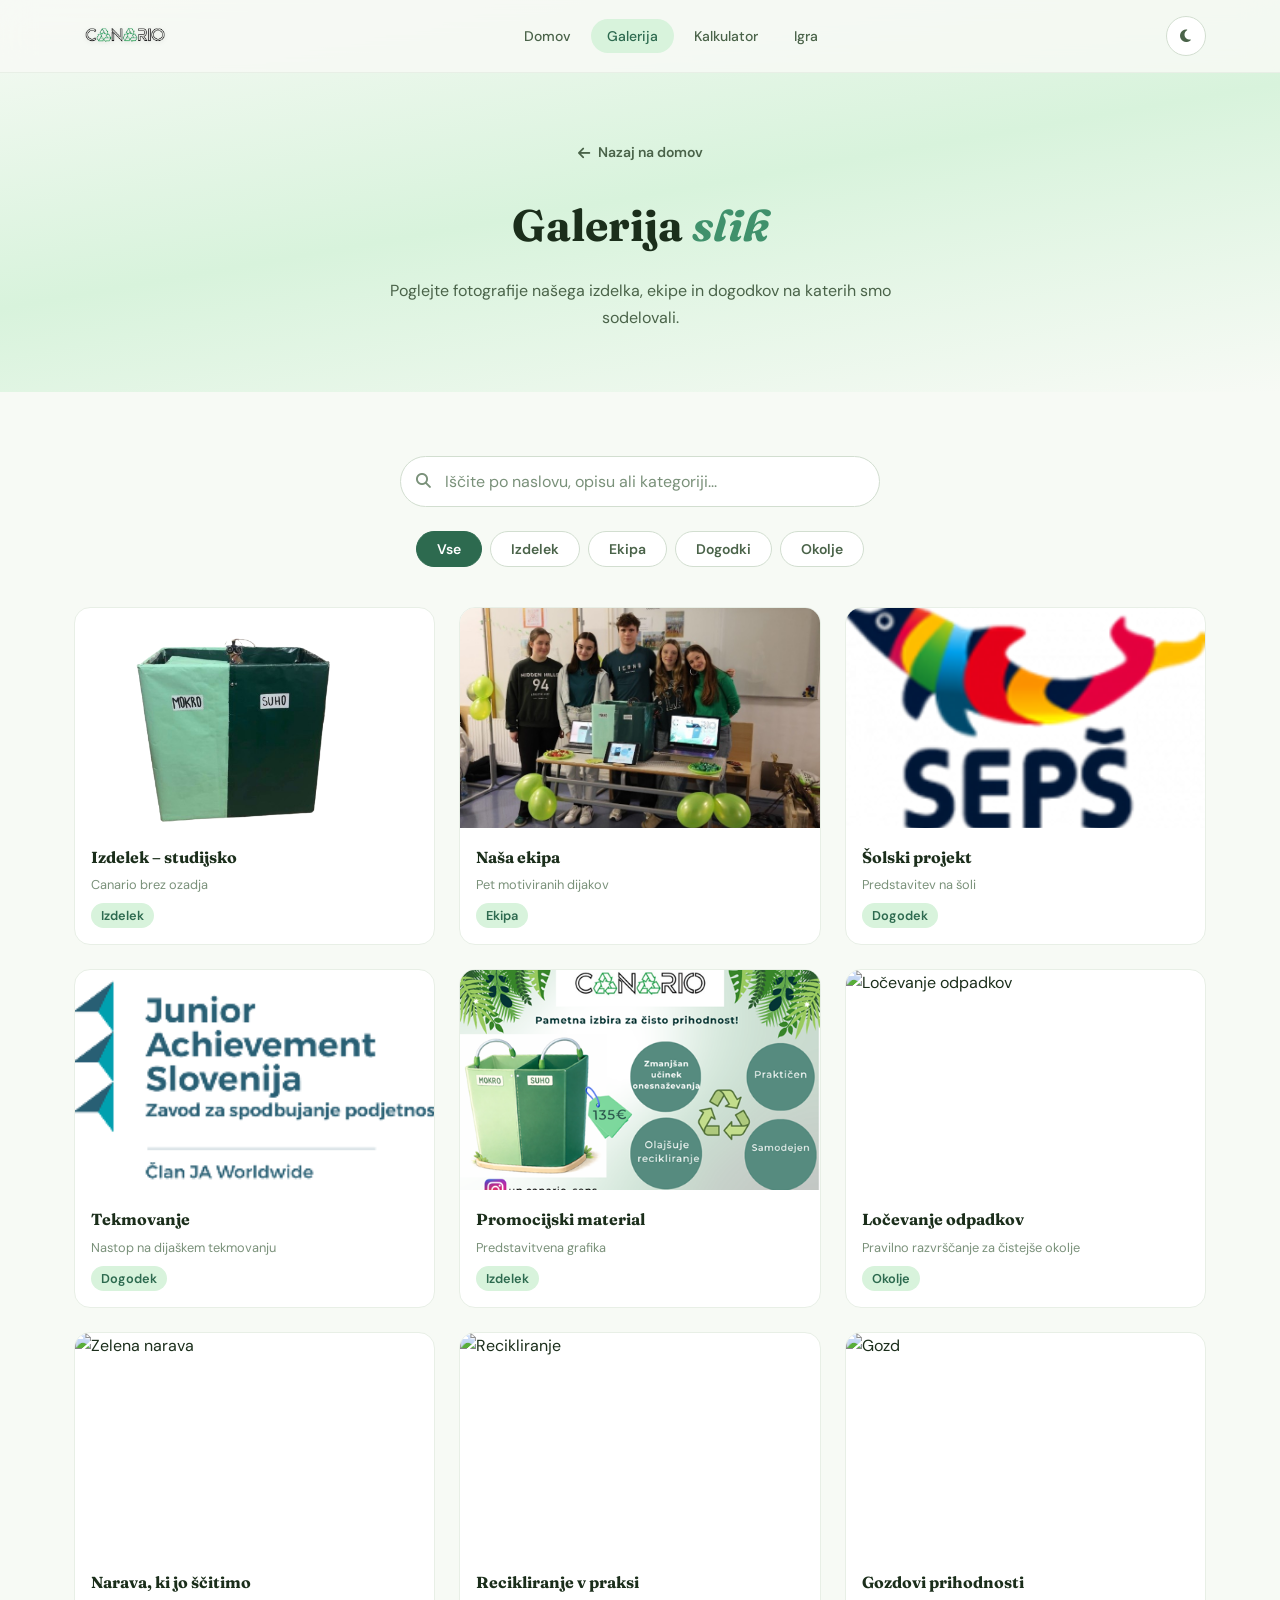
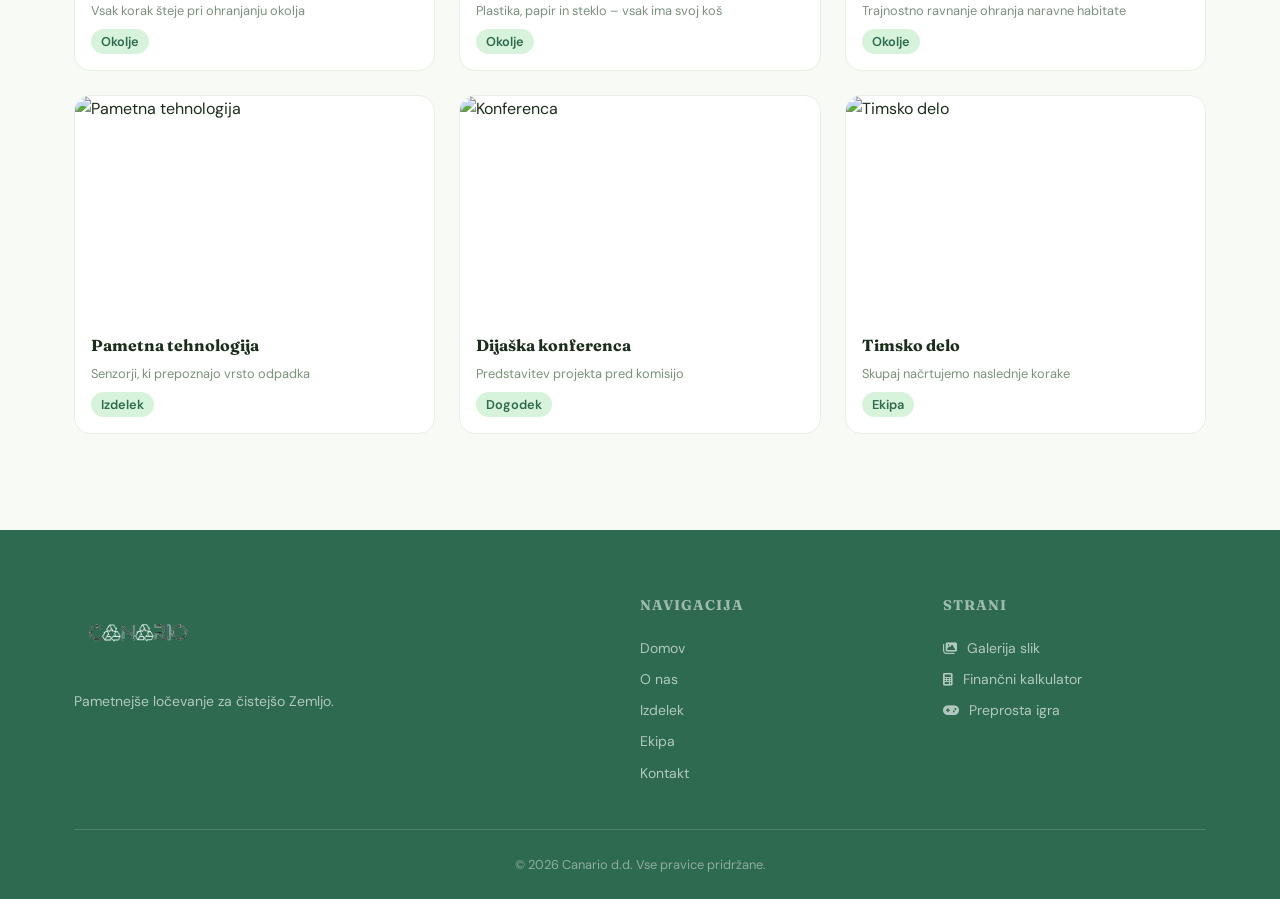
==== galerija.html @ a2382d54 "docker + new stuff" ====
<!DOCTYPE html>
<html lang="sl" data-theme="light">
<head>
    <meta charset="UTF-8">
    <meta name="viewport" content="width=device-width, initial-scale=1.0">
    <title>Galerija – Canario</title>
    <link rel="preconnect" href="https://fonts.googleapis.com">
    <link rel="preconnect" href="https://fonts.gstatic.com" crossorigin>
    <link href="https://fonts.googleapis.com/css2?family=DM+Sans:ital,wght@0,400;0,500;0,600;0,700;1,400&family=Fraunces:ital,opsz,wght@0,9..144,400;0,9..144,600;0,9..144,700;0,9..144,800;1,9..144,400&display=swap" rel="stylesheet">
    <link rel="stylesheet" href="https://cdnjs.cloudflare.com/ajax/libs/font-awesome/6.5.1/css/all.min.css">
    <link rel="stylesheet" href="styles.css">
    <link rel="stylesheet" href="pages.css">
    <link rel="stylesheet" href="galerija.css">
</head>
<body>

<!-- ===== HEADER ===== -->
<header class="header" id="header">
    <nav class="nav container">
        <a href="index.html" class="nav__logo">
            <img src="assets/logo_1-removebg-preview.png" alt="Canario logotip" class="nav__logo-img">
        </a>
        <ul class="nav__links" id="navLinks">
            <li><a href="index.html" class="nav__link">Domov</a></li>
            <li><a href="galerija.html" class="nav__link active">Galerija</a></li>
            <li><a href="kalkulator.html" class="nav__link">Kalkulator</a></li>
            <li><a href="igra.html" class="nav__link">Igra</a></li>
        </ul>
        <div class="nav__actions">
            <button class="nav__icon-btn" id="themeToggle" aria-label="Preklop teme">
                <i class="fa-solid fa-moon" id="themeIcon"></i>
            </button>
            <button class="nav__hamburger" id="hamburger" aria-label="Odpri meni">
                <span></span><span></span><span></span>
            </button>
        </div>
    </nav>
</header>

<!-- ===== HERO ===== -->
<section class="page-hero">
    <div class="container">
        <a href="index.html" class="back-link"><i class="fa-solid fa-arrow-left"></i> Nazaj na domov</a>
        <h1 class="page-hero__title">Galerija <em>slik</em></h1>
        <p class="page-hero__desc">Poglejte fotografije našega izdelka, ekipe in dogodkov na katerih smo sodelovali.</p>
    </div>
</section>

<!-- ===== GALLERY ===== -->
<section class="gallery">
    <div class="container">
        <div class="gallery__search">
            <input type="text" class="gallery__search-input" id="gallerySearch" placeholder="Iščite po naslovu, opisu ali kategoriji...">
            <i class="fa-solid fa-magnifying-glass gallery__search-icon"></i>
            <button class="gallery__search-clear" id="searchClear"><i class="fa-solid fa-xmark"></i></button>
        </div>

        <div class="gallery__filter">
            <button class="gallery__filter-btn active" data-filter="all">Vse</button>
            <button class="gallery__filter-btn" data-filter="izdelek">Izdelek</button>
            <button class="gallery__filter-btn" data-filter="ekipa">Ekipa</button>
            <button class="gallery__filter-btn" data-filter="dogodek">Dogodki</button>
            <button class="gallery__filter-btn" data-filter="okolje">Okolje</button>
        </div>

        <div class="gallery__grid" id="galleryGrid">
            <div class="gallery__item" data-category="izdelek">
                <img src="assets/IMG_5049-removebg-preview.png" alt="Canario izdelek">
                <div class="gallery__item-info">
                    <h3>Izdelek – studijsko</h3>
                    <p>Canario brez ozadja</p>
                    <span>Izdelek</span>
                </div>
            </div>
            <div class="gallery__item" data-category="ekipa">
                <img src="assets/ekipa.jpg" alt="Ekipa Canario">
                <div class="gallery__item-info">
                    <h3>Naša ekipa</h3>
                    <p>Pet motiviranih dijakov</p>
                    <span>Ekipa</span>
                </div>
            </div>
            <div class="gallery__item" data-category="dogodek">
                <img src="assets/sola.png" alt="Šolski projekt">
                <div class="gallery__item-info">
                    <h3>Šolski projekt</h3>
                    <p>Predstavitev na šoli</p>
                    <span>Dogodek</span>
                </div>
            </div>
            <div class="gallery__item" data-category="dogodek">
                <img src="assets/tekmovanje.png" alt="Tekmovanje">
                <div class="gallery__item-info">
                    <h3>Tekmovanje</h3>
                    <p>Nastop na dijaškem tekmovanju</p>
                    <span>Dogodek</span>
                </div>
            </div>
            <div class="gallery__item" data-category="izdelek">
                <img src="assets/promo.png" alt="Promocija">
                <div class="gallery__item-info">
                    <h3>Promocijski material</h3>
                    <p>Predstavitvena grafika</p>
                    <span>Izdelek</span>
                </div>
            </div>
            <div class="gallery__item" data-category="okolje">
                <img src="https://images.unsplash.com/photo-1532996122724-e3c354a0b15b?w=600&h=400&fit=crop" alt="Ločevanje odpadkov">
                <div class="gallery__item-info">
                    <h3>Ločevanje odpadkov</h3>
                    <p>Pravilno razvrščanje za čistejše okolje</p>
                    <span>Okolje</span>
                </div>
            </div>
            <div class="gallery__item" data-category="okolje">
                <img src="https://images.unsplash.com/photo-1542601906990-b4d3fb778b09?w=600&h=400&fit=crop" alt="Zelena narava">
                <div class="gallery__item-info">
                    <h3>Narava, ki jo ščitimo</h3>
                    <p>Vsak korak šteje pri ohranjanju okolja</p>
                    <span>Okolje</span>
                </div>
            </div>
            <div class="gallery__item" data-category="okolje">
                <img src="https://images.unsplash.com/photo-1604187351574-c75ca79f5807?w=600&h=400&fit=crop" alt="Recikliranje">
                <div class="gallery__item-info">
                    <h3>Recikliranje v praksi</h3>
                    <p>Plastika, papir in steklo – vsak ima svoj koš</p>
                    <span>Okolje</span>
                </div>
            </div>
            <div class="gallery__item" data-category="okolje">
                <img src="https://images.unsplash.com/photo-1495908333425-29a1e0918c5f?w=600&h=400&fit=crop" alt="Gozd">
                <div class="gallery__item-info">
                    <h3>Gozdovi prihodnosti</h3>
                    <p>Trajnostno ravnanje ohranja naravne habitate</p>
                    <span>Okolje</span>
                </div>
            </div>
            <div class="gallery__item" data-category="izdelek">
                <img src="https://images.unsplash.com/photo-1611284446314-60a58ac0deb9?w=600&h=400&fit=crop" alt="Pametna tehnologija">
                <div class="gallery__item-info">
                    <h3>Pametna tehnologija</h3>
                    <p>Senzorji, ki prepoznajo vrsto odpadka</p>
                    <span>Izdelek</span>
                </div>
            </div>
            <div class="gallery__item" data-category="dogodek">
                <img src="https://images.unsplash.com/photo-1540575467063-178a50c2df87?w=600&h=400&fit=crop" alt="Konferenca">
                <div class="gallery__item-info">
                    <h3>Dijaška konferenca</h3>
                    <p>Predstavitev projekta pred komisijo</p>
                    <span>Dogodek</span>
                </div>
            </div>
            <div class="gallery__item" data-category="ekipa">
                <img src="https://images.unsplash.com/photo-1522071820081-009f0129c71c?w=600&h=400&fit=crop" alt="Timsko delo">
                <div class="gallery__item-info">
                    <h3>Timsko delo</h3>
                    <p>Skupaj načrtujemo naslednje korake</p>
                    <span>Ekipa</span>
                </div>
            </div>
        </div>

        <div class="gallery__no-results" id="noResults">
            <i class="fa-solid fa-image-slash"></i>
            <p>Ni zadetkov za "<strong id="noResultsQuery"></strong>"</p>
        </div>
    </div>
</section>

<!-- ===== LIGHTBOX ===== -->
<div class="lightbox" id="lightbox">
    <button class="lightbox__close" id="lightboxClose"><i class="fa-solid fa-xmark"></i></button>
    <img src="" alt="" id="lightboxImg">
</div>

<!-- ===== FOOTER ===== -->
<footer class="footer">
    <div class="container">
        <div class="footer__top">
            <div class="footer__brand">
                <img src="assets/logo_1-removebg-preview.png" alt="Canario" class="footer__logo">
                <p>Pametnejše ločevanje za čistejšo Zemljo.</p>
            </div>
            <div class="footer__nav">
                <h4>Navigacija</h4>
                <a href="index.html">Domov</a>
                <a href="index.html#o-nas">O nas</a>
                <a href="index.html#izdelek">Izdelek</a>
                <a href="index.html#ekipa">Ekipa</a>
                <a href="index.html#kontakt">Kontakt</a>
            </div>
            <div class="footer__nav">
                <h4>Strani</h4>
                <a href="galerija.html"><i class="fa-solid fa-images"></i> Galerija slik</a>
                <a href="kalkulator.html"><i class="fa-solid fa-calculator"></i> Finančni kalkulator</a>
                <a href="igra.html"><i class="fa-solid fa-gamepad"></i> Preprosta igra</a>
            </div>
        </div>
        <div class="footer__bottom">
            <p>&copy; 2026 Canario d.d. Vse pravice pridržane.</p>
        </div>
    </div>
</footer>

<script src="script.js"></script>
<script src="galerija.js"></script>
</body>
</html>
---- styles.css ----
/* ================================================
   CANARIO – Eco Design System
   Organic, nature-inspired, sustainability-first
   ================================================ */

/* ===== RESET ===== */
*, *::before, *::after {
    margin: 0;
    padding: 0;
    box-sizing: border-box;
}

/* ===== DESIGN TOKENS ===== */
:root {
    /* Color — Nature palette */
    --c-primary: #2D6A4F;
    --c-primary-vibrant: #40916C;
    --c-primary-light: #52B788;
    --c-primary-lighter: #95D5B2;
    --c-primary-lightest: #D8F3DC;
    --c-accent: #C17817;
    --c-accent-light: #DDA15E;
    --c-accent-glow: #FEFAE0;

    /* Surfaces */
    --bg: #F7FAF5;
    --bg-tinted: #EFF5EC;
    --surface: #FFFFFF;
    --surface-hover: #F0F5ED;
    --border: #D2DED0;
    --border-light: #E8EFE6;

    /* Text */
    --text: #1B2E1B;
    --text-secondary: #4A6349;
    --text-muted: #7A917A;
    --text-inverse: #F7FAF5;

    /* Feedback */
    --danger: #C53030;
    --danger-bg: #FFF5F5;
    --success: #2D6A4F;
    --success-bg: #D8F3DC;

    /* Dark mode surfaces */
    --dark-bg: #0D1F16;
    --dark-surface: #162B1E;
    --dark-border: #274D36;

    /* Typography */
    --ff-display: 'Fraunces', Georgia, serif;
    --ff-body: 'DM Sans', system-ui, -apple-system, sans-serif;

    --fs-hero: clamp(2.5rem, 5vw, 4rem);
    --fs-h2: clamp(1.75rem, 3.5vw, 2.75rem);
    --fs-h3: 1.25rem;
    --fs-body: 1rem;
    --fs-small: 0.875rem;
    --fs-xs: 0.8rem;

    /* Spacing */
    --space-xs: 4px;
    --space-sm: 8px;
    --space-md: 16px;
    --space-lg: 24px;
    --space-xl: 40px;
    --space-2xl: 64px;
    --space-3xl: 96px;

    /* Shapes */
    --radius: 16px;
    --radius-sm: 10px;
    --radius-xs: 6px;
    --radius-full: 100px;

    /* Shadows */
    --shadow-sm: 0 1px 3px rgba(0, 0, 0, 0.06);
    --shadow: 0 4px 16px rgba(0, 0, 0, 0.06);
    --shadow-lg: 0 12px 40px rgba(0, 0, 0, 0.08);
    --shadow-xl: 0 20px 60px rgba(0, 0, 0, 0.1);
    --shadow-green: 0 8px 32px rgba(45, 106, 79, 0.15);

    /* Motion */
    --ease: cubic-bezier(0.4, 0, 0.2, 1);
    --duration: 0.3s;
    --duration-slow: 0.5s;
}

/* ===== DARK MODE ===== */
[data-theme="dark"] {
    --bg: #0D1F16;
    --bg-tinted: #132A1C;
    --surface: #1A3525;
    --surface-hover: #21402E;
    --border: #2A5239;
    --border-light: #234430;

    --text: #E8F5E8;
    --text-secondary: #B5D4B5;
    --text-muted: #7FA87F;
    --text-inverse: #0D1F16;

    --danger-bg: #2D1515;
    --success-bg: #1A3525;

    --c-primary-lightest: #1A3525;
    --c-accent-glow: #2A2010;
}

/* ===== BASE ===== */
html {
    scroll-behavior: smooth;
    scroll-padding-top: 80px;
}

body {
    font-family: var(--ff-body);
    background: var(--bg);
    color: var(--text);
    line-height: 1.65;
    font-size: var(--fs-body);
    -webkit-font-smoothing: antialiased;
    transition: background var(--duration) var(--ease), color var(--duration) var(--ease);
}

img { max-width: 100%; display: block; }
a { color: inherit; text-decoration: none; }
ul { list-style: none; }
button { font-family: inherit; }

.container {
    max-width: 1180px;
    margin: 0 auto;
    padding: 0 var(--space-lg);
}

/* ===== TYPOGRAPHY ===== */
h1, h2, h3 { font-family: var(--ff-display); }

em {
    font-style: italic;
    color: var(--c-primary-vibrant);
}

[data-theme="dark"] em {
    color: var(--c-primary-light);
}

/* ===== BUTTONS ===== */
.btn {
    display: inline-flex;
    align-items: center;
    gap: var(--space-sm);
    padding: 14px 28px;
    border-radius: var(--radius-full);
    font-weight: 600;
    font-size: var(--fs-body);
    cursor: pointer;
    border: 2px solid transparent;
    transition: all var(--duration) var(--ease);
    text-align: center;
    justify-content: center;
}

.btn--primary {
    background: var(--c-primary);
    color: #fff;
    border-color: var(--c-primary);
}

.btn--primary:hover {
    background: var(--c-primary-vibrant);
    border-color: var(--c-primary-vibrant);
    transform: translateY(-2px);
    box-shadow: var(--shadow-green);
}

.btn--outline {
    background: transparent;
    color: var(--c-primary);
    border-color: var(--border);
}

.btn--outline:hover {
    border-color: var(--c-primary);
    background: var(--c-primary-lightest);
}

.btn--sm {
    padding: 10px 20px;
    font-size: var(--fs-small);
}

.btn--full {
    width: 100%;
}

/* ===== HEADER ===== */
.header {
    position: fixed;
    top: 0;
    left: 0;
    right: 0;
    z-index: 200;
    background: rgba(247, 250, 245, 0.85);
    backdrop-filter: blur(16px);
    -webkit-backdrop-filter: blur(16px);
    border-bottom: 1px solid var(--border-light);
    transition: background var(--duration) var(--ease), border-color var(--duration) var(--ease);
}

[data-theme="dark"] .header {
    background: rgba(13, 31, 22, 0.88);
}

.header.scrolled {
    box-shadow: var(--shadow-sm);
}

.nav {
    display: flex;
    align-items: center;
    justify-content: space-between;
    height: 72px;
}

.nav__logo {
    display: flex;
    align-items: center;
    flex-shrink: 0;
}

.nav__logo-img {
    height: 64px;
    width: auto;
    object-fit: contain;
    filter: drop-shadow(0 1px 2px rgba(0,0,0,0.15));
}

[data-theme="dark"] .nav__logo-img {
    filter: brightness(0) invert(1);
}

.nav__links {
    display: flex;
    gap: 4px;
}

.nav__link {
    padding: 8px 16px;
    border-radius: var(--radius-full);
    font-weight: 500;
    font-size: var(--fs-small);
    color: var(--text-secondary);
    transition: all var(--duration) var(--ease);
    white-space: nowrap;
}

.nav__link:hover,
.nav__link.active {
    background: var(--c-primary-lightest);
    color: var(--c-primary);
}

.nav__actions {
    display: flex;
    align-items: center;
    gap: var(--space-sm);
}

.nav__icon-btn {
    width: 40px;
    height: 40px;
    display: flex;
    align-items: center;
    justify-content: center;
    border-radius: 50%;
    border: 1px solid var(--border);
    background: var(--surface);
    color: var(--text-secondary);
    cursor: pointer;
    font-size: 0.9rem;
    transition: all var(--duration) var(--ease);
}

.nav__icon-btn:hover {
    border-color: var(--c-primary);
    color: var(--c-primary);
    background: var(--c-primary-lightest);
}

.nav__hamburger {
    display: none;
    flex-direction: column;
    gap: 5px;
    background: none;
    border: none;
    cursor: pointer;
    padding: 8px;
}

.nav__hamburger span {
    width: 22px;
    height: 2px;
    background: var(--text);
    border-radius: 2px;
    transition: all var(--duration) var(--ease);
}

.nav__hamburger.active span:nth-child(1) {
    transform: rotate(45deg) translate(5px, 5px);
}

.nav__hamburger.active span:nth-child(2) { opacity: 0; }

.nav__hamburger.active span:nth-child(3) {
    transform: rotate(-45deg) translate(5px, -5px);
}

/* ===== SEARCH OVERLAY ===== */
.search-overlay {
    position: fixed;
    inset: 0;
    z-index: 300;
    background: rgba(13, 31, 22, 0.6);
    backdrop-filter: blur(8px);
    display: flex;
    align-items: flex-start;
    justify-content: center;
    padding-top: 120px;
    opacity: 0;
    visibility: hidden;
    transition: all var(--duration) var(--ease);
}

.search-overlay.open {
    opacity: 1;
    visibility: visible;
}

.search-overlay__inner {
    background: var(--surface);
    border-radius: var(--radius);
    padding: var(--space-xl);
    width: 90%;
    max-width: 640px;
    box-shadow: var(--shadow-xl);
    transform: translateY(-20px);
    transition: transform var(--duration) var(--ease);
}

.search-overlay.open .search-overlay__inner {
    transform: translateY(0);
}

.search-overlay__close {
    position: absolute;
    top: var(--space-md);
    right: var(--space-md);
    width: 36px;
    height: 36px;
    border-radius: 50%;
    border: 1px solid var(--border);
    background: var(--surface);
    cursor: pointer;
    display: flex;
    align-items: center;
    justify-content: center;
    color: var(--text-muted);
    font-size: 1.1rem;
    transition: all var(--duration) var(--ease);
}

.search-overlay__close:hover {
    border-color: var(--danger);
    color: var(--danger);
}

.search-overlay__field {
    display: flex;
    align-items: center;
    gap: var(--space-md);
    padding: var(--space-md) 0;
    border-bottom: 2px solid var(--border-light);
    margin-bottom: var(--space-lg);
}

.search-overlay__field i {
    color: var(--text-muted);
    font-size: 1.2rem;
}

.search-overlay__field input {
    flex: 1;
    border: none;
    background: none;
    font-family: inherit;
    font-size: 1.15rem;
    color: var(--text);
    outline: none;
}

.search-overlay__field input::placeholder {
    color: var(--text-muted);
}

.search-overlay__results {
    max-height: 320px;
    overflow-y: auto;
}

.search-result {
    padding: var(--space-md);
    border-radius: var(--radius-sm);
    cursor: pointer;
    transition: background var(--duration) var(--ease);
}

.search-result:hover {
    background: var(--c-primary-lightest);
}

.search-result__section {
    font-size: var(--fs-xs);
    color: var(--c-primary);
    font-weight: 600;
    text-transform: uppercase;
    letter-spacing: 0.5px;
    margin-bottom: 4px;
}

.search-result__text {
    font-size: var(--fs-small);
    color: var(--text-secondary);
    line-height: 1.5;
}

.search-result__text mark {
    background: var(--c-accent-glow);
    color: var(--c-accent);
    border-radius: 2px;
    padding: 0 2px;
}

.search-no-results {
    text-align: center;
    padding: var(--space-xl);
    color: var(--text-muted);
}

/* ===== HERO ===== */
.hero {
    position: relative;
    padding: 140px 0 80px;
    overflow: hidden;
    background: linear-gradient(170deg, var(--bg) 0%, var(--c-primary-lightest) 50%, var(--bg) 100%);
}

.hero__bg-shapes {
    position: absolute;
    inset: 0;
    pointer-events: none;
    overflow: hidden;
}

.hero__blob {
    position: absolute;
    border-radius: 50%;
    filter: blur(80px);
    opacity: 0.3;
}

.hero__blob--1 {
    width: 600px;
    height: 600px;
    background: var(--c-primary-lighter);
    top: -200px;
    right: -100px;
}

.hero__blob--2 {
    width: 400px;
    height: 400px;
    background: var(--c-accent-light);
    bottom: -150px;
    left: -100px;
    opacity: 0.2;
}

.hero__leaf {
    position: absolute;
    color: var(--c-primary-lighter);
    opacity: 0.15;
    animation: leafFloat 8s ease-in-out infinite;
}

.hero__leaf--1 {
    width: 80px;
    top: 20%;
    right: 8%;
    animation-delay: -2s;
}

.hero__leaf--2 {
    width: 50px;
    bottom: 20%;
    left: 5%;
    animation-delay: -5s;
}

@keyframes leafFloat {
    0%, 100% { transform: translateY(0) rotate(0deg); }
    50% { transform: translateY(-20px) rotate(10deg); }
}

.hero__inner {
    display: grid;
    grid-template-columns: 1fr 1fr;
    gap: var(--space-2xl);
    align-items: center;
    position: relative;
    z-index: 1;
}

.hero__badge {
    display: inline-flex;
    align-items: center;
    gap: var(--space-sm);
    padding: 8px 18px;
    background: var(--c-primary-lightest);
    color: var(--c-primary);
    border-radius: var(--radius-full);
    font-size: var(--fs-small);
    font-weight: 600;
    margin-bottom: var(--space-lg);
    border: 1px solid var(--c-primary-lighter);
}

.hero__title {
    font-size: var(--fs-hero);
    font-weight: 700;
    line-height: 1.12;
    margin-bottom: var(--space-lg);
    letter-spacing: -0.02em;
}

.hero__desc {
    font-size: 1.125rem;
    color: var(--text-secondary);
    margin-bottom: var(--space-xl);
    max-width: 500px;
    line-height: 1.7;
}

.hero__ctas {
    display: flex;
    gap: var(--space-md);
    margin-bottom: var(--space-xl);
    flex-wrap: wrap;
}

.hero__stats {
    display: flex;
    align-items: center;
    gap: var(--space-lg);
    padding-top: var(--space-lg);
    border-top: 1px solid var(--border-light);
}

.hero__stat strong {
    display: block;
    font-size: 1.5rem;
    font-family: var(--ff-display);
    color: var(--c-primary);
    font-weight: 700;
}

.hero__stat span {
    font-size: var(--fs-xs);
    color: var(--text-muted);
}

.hero__stat-divider {
    width: 1px;
    height: 40px;
    background: var(--border);
}

.hero__visual {
    display: flex;
    justify-content: center;
}

.hero__image-wrap {
    position: relative;
}

.hero__image-wrap img {
    width: 780px;
    height: 500px;
    display: block;
    object-fit: cover;
}

/* ===== SECTIONS ===== */
.section {
    padding: var(--space-3xl) 0;
}

.section--tinted {
    background: var(--bg-tinted);
}

.section-header {
    text-align: center;
    margin-bottom: var(--space-2xl);
}

.section-header__label {
    display: inline-flex;
    align-items: center;
    gap: var(--space-sm);
    font-size: var(--fs-small);
    font-weight: 600;
    color: var(--c-primary);
    text-transform: uppercase;
    letter-spacing: 1px;
    margin-bottom: var(--space-md);
}

.section-header__title {
    font-size: var(--fs-h2);
    font-weight: 700;
    line-height: 1.2;
    margin-bottom: var(--space-md);
    letter-spacing: -0.01em;
}

.section-header__desc {
    color: var(--text-secondary);
    max-width: 560px;
    margin: 0 auto;
    font-size: 1.05rem;
    line-height: 1.7;
}

/* ===== FEATURE CARDS ===== */
.features-grid {
    display: grid;
    grid-template-columns: repeat(4, 1fr);
    gap: var(--space-lg);
    margin-bottom: var(--space-xl);
}

.feature-card {
    background: var(--surface);
    padding: var(--space-lg);
    border-radius: var(--radius);
    border: 1px solid var(--border-light);
    transition: all var(--duration) var(--ease);
    position: relative;
}

.feature-card:hover {
    transform: translateY(-4px);
    box-shadow: var(--shadow-lg);
    border-color: var(--c-primary-lighter);
}

.feature-card__icon {
    width: 48px;
    height: 48px;
    display: flex;
    align-items: center;
    justify-content: center;
    border-radius: 14px;
    background: var(--c-primary-lightest);
    color: var(--c-primary);
    font-size: 1.2rem;
    margin-bottom: var(--space-md);
}

.feature-card__title {
    font-size: var(--fs-h3);
    margin-bottom: var(--space-sm);
    font-family: var(--ff-display);
}

.feature-card__text {
    font-size: var(--fs-small);
    color: var(--text-secondary);
    line-height: 1.6;
    margin-bottom: var(--space-md);
}

.feature-card__toggle {
    display: inline-flex;
    align-items: center;
    gap: 6px;
    background: none;
    border: none;
    color: var(--c-primary);
    font-weight: 600;
    font-size: var(--fs-xs);
    cursor: pointer;
    padding: 0;
    transition: color var(--duration) var(--ease);
}

.feature-card__toggle:hover {
    color: var(--c-primary-vibrant);
}

.feature-card__toggle i {
    transition: transform var(--duration) var(--ease);
    font-size: 0.7rem;
}

.feature-card__toggle.open i {
    transform: rotate(180deg);
}

.feature-card__detail {
    max-height: 0;
    overflow: hidden;
    transition: max-height var(--duration-slow) var(--ease);
}

.feature-card__detail.open {
    max-height: 300px;
}

.feature-card__detail p {
    padding-top: var(--space-md);
    font-size: var(--fs-small);
    color: var(--text-muted);
    line-height: 1.65;
    border-top: 1px solid var(--border-light);
}

/* ===== STATS BAR ===== */
.stats-bar {
    display: grid;
    grid-template-columns: repeat(4, 1fr);
    gap: var(--space-lg);
    background: var(--c-primary);
    padding: var(--space-xl) var(--space-lg);
    border-radius: var(--radius);
    color: #fff;
}

.stats-bar__item {
    text-align: center;
}

.stats-bar__number {
    font-family: var(--ff-display);
    font-size: 2rem;
    font-weight: 700;
    display: inline;
}

.stats-bar__unit {
    font-family: var(--ff-display);
    font-size: 1.5rem;
    font-weight: 700;
    opacity: 0.7;
}

.stats-bar__label {
    display: block;
    font-size: var(--fs-xs);
    opacity: 0.75;
    margin-top: 4px;
}

/* ===== PRODUCT SECTION ===== */
.product-layout {
    display: grid;
    grid-template-columns: 1fr 1fr;
    gap: var(--space-2xl);
    align-items: center;
}

.product-image__logos {
    display: grid;
    grid-template-columns: 1fr 1fr;
    gap: var(--space-lg);
}

.product-image__logo-item {
    display: flex;
    flex-direction: column;
    align-items: center;
    justify-content: center;
    gap: var(--space-md);
    padding: var(--space-xl) var(--space-lg);
    border-radius: var(--radius);
    border: 1px solid var(--border-light);
    background: var(--surface);
    transition: all var(--duration) var(--ease);
}

.product-image__logo-item:hover {
    transform: translateY(-3px);
    box-shadow: var(--shadow-lg);
    border-color: var(--c-primary-lighter);
}

.product-image__logo-item img {
    width: 160px;
    height: 120px;
    object-fit: contain;
    object-position: center;
}

.product-image__logo-item span {
    font-size: var(--fs-small);
    color: var(--text-muted);
    font-weight: 600;
    text-transform: uppercase;
    letter-spacing: 0.5px;
}

/* Accordion */
.accordion-item {
    border: 1px solid var(--border-light);
    border-radius: var(--radius-sm);
    margin-bottom: var(--space-sm);
    overflow: hidden;
    background: var(--surface);
    transition: border-color var(--duration) var(--ease);
}

.accordion-item.active {
    border-color: var(--c-primary-lighter);
}

.accordion-item__header {
    width: 100%;
    display: flex;
    align-items: center;
    justify-content: space-between;
    padding: var(--space-md) var(--space-lg);
    background: none;
    border: none;
    cursor: pointer;
    font-size: var(--fs-body);
    font-weight: 600;
    color: var(--text);
    text-align: left;
    transition: color var(--duration) var(--ease);
}

.accordion-item__header span {
    display: flex;
    align-items: center;
    gap: var(--space-sm);
}

.accordion-item__header span i {
    color: var(--c-primary);
    width: 20px;
}

.accordion-item__arrow {
    font-size: 0.75rem;
    color: var(--text-muted);
    transition: transform var(--duration) var(--ease);
}

.accordion-item.active .accordion-item__arrow {
    transform: rotate(180deg);
}

.accordion-item__body {
    max-height: 0;
    overflow: hidden;
    transition: max-height var(--duration-slow) var(--ease);
}

.accordion-item.active .accordion-item__body {
    max-height: 200px;
}

.accordion-item__body p {
    padding: 0 var(--space-lg) var(--space-lg);
    color: var(--text-secondary);
    font-size: var(--fs-small);
    line-height: 1.7;
}

/* ===== CALCULATOR ===== */
.calculator {
    display: grid;
    grid-template-columns: 1fr 1fr;
    gap: var(--space-xl);
    background: var(--surface);
    border: 1px solid var(--border-light);
    border-radius: var(--radius);
    padding: var(--space-xl);
}

.calculator__inputs {
    display: flex;
    flex-direction: column;
    gap: var(--space-lg);
}

.calc-field label {
    display: block;
    font-weight: 600;
    font-size: var(--fs-small);
    color: var(--text);
    margin-bottom: var(--space-sm);
}

.calc-field input[type="number"] {
    width: 100%;
    padding: 12px var(--space-md);
    border: 1.5px solid var(--border);
    border-radius: var(--radius-sm);
    font-family: inherit;
    font-size: var(--fs-body);
    color: var(--text);
    background: var(--bg);
    transition: border-color var(--duration) var(--ease);
}

.calc-field input[type="number"]:focus {
    outline: none;
    border-color: var(--c-primary);
    box-shadow: 0 0 0 3px rgba(45, 106, 79, 0.1);
}

.calc-field input[type="range"] {
    width: 100%;
    accent-color: var(--c-primary);
    height: 6px;
    cursor: pointer;
}

.calc-field output {
    display: block;
    margin-top: var(--space-sm);
    font-size: var(--fs-small);
    color: var(--c-primary);
    font-weight: 600;
}

.calculator__results {
    display: flex;
    flex-direction: column;
    gap: var(--space-md);
}

.calc-result {
    display: flex;
    align-items: center;
    justify-content: space-between;
    padding: var(--space-md);
    background: var(--bg);
    border-radius: var(--radius-sm);
    border: 1px solid var(--border-light);
}

.calc-result__label {
    font-size: var(--fs-small);
    color: var(--text-secondary);
}

.calc-result__value {
    font-weight: 700;
    font-family: var(--ff-display);
    font-size: 1.2rem;
    color: var(--text);
}

.calc-result__value--positive {
    color: var(--c-primary);
}

.calc-result--total {
    background: var(--c-primary);
    border-color: var(--c-primary);
}

.calc-result--total .calc-result__label {
    color: rgba(255, 255, 255, 0.8);
}

.calc-result--total .calc-result__value {
    color: #fff;
    font-size: 1.5rem;
}

.calc-eco {
    display: flex;
    gap: var(--space-md);
    padding-top: var(--space-md);
    border-top: 1px solid var(--border-light);
}

.calc-eco__item {
    flex: 1;
    display: flex;
    align-items: center;
    gap: var(--space-sm);
    font-size: var(--fs-xs);
    color: var(--text-muted);
    padding: var(--space-sm) var(--space-md);
    background: var(--c-primary-lightest);
    border-radius: var(--radius-xs);
}

.calc-eco__item i {
    color: var(--c-primary);
}

.calc-eco__item span {
    font-weight: 700;
    color: var(--c-primary);
}

/* ===== GAME ===== */
.game {
    max-width: 600px;
    margin: 0 auto;
    background: var(--surface);
    border: 1px solid var(--border-light);
    border-radius: var(--radius);
    overflow: hidden;
}

.game__hud {
    display: flex;
    align-items: center;
    justify-content: space-between;
    padding: var(--space-md) var(--space-lg);
    background: var(--c-primary);
    color: #fff;
    font-size: var(--fs-small);
}

.game__arena {
    min-height: 200px;
    display: flex;
    align-items: center;
    justify-content: center;
    padding: var(--space-xl);
    position: relative;
}

.game__message {
    text-align: center;
    color: var(--text-muted);
}

.game__message i {
    font-size: 2rem;
    margin-bottom: var(--space-md);
    color: var(--c-primary-lighter);
    display: block;
}

.game__message p {
    font-size: var(--fs-small);
    max-width: 300px;
}

.game__item {
    padding: var(--space-lg) var(--space-xl);
    background: var(--c-accent-glow);
    border: 2px solid var(--c-accent-light);
    border-radius: var(--radius);
    font-size: 1.1rem;
    font-weight: 600;
    text-align: center;
    color: var(--text);
    animation: itemPop 0.3s var(--ease);
    user-select: none;
}

@keyframes itemPop {
    from { transform: scale(0.8); opacity: 0; }
    to { transform: scale(1); opacity: 1; }
}

.game__item .game-emoji {
    font-size: 2.5rem;
    display: block;
    margin-bottom: var(--space-sm);
}

.game__bins {
    display: grid;
    grid-template-columns: 1fr 1fr;
    gap: var(--space-md);
    padding: var(--space-md) var(--space-lg) var(--space-lg);
}

.game__bin {
    padding: var(--space-lg);
    border-radius: var(--radius-sm);
    border: 2px dashed var(--border);
    background: var(--bg);
    cursor: pointer;
    font-family: inherit;
    font-size: var(--fs-body);
    font-weight: 600;
    display: flex;
    flex-direction: column;
    align-items: center;
    gap: var(--space-sm);
    transition: all var(--duration) var(--ease);
    color: var(--text-secondary);
}

.game__bin:hover {
    transform: scale(1.03);
}

.game__bin--wet:hover {
    border-color: #3B82F6;
    background: #EFF6FF;
    color: #2563EB;
}

.game__bin--dry:hover {
    border-color: var(--c-accent);
    background: var(--c-accent-glow);
    color: var(--c-accent);
}

.game__bin i {
    font-size: 1.5rem;
}

.game__bin.correct {
    border-color: var(--c-primary) !important;
    background: var(--c-primary-lightest) !important;
    color: var(--c-primary) !important;
    animation: binCorrect 0.4s var(--ease);
}

.game__bin.wrong {
    border-color: var(--danger) !important;
    background: var(--danger-bg) !important;
    color: var(--danger) !important;
    animation: binWrong 0.4s var(--ease);
}

@keyframes binCorrect {
    50% { transform: scale(1.08); }
}

@keyframes binWrong {
    25% { transform: translateX(-4px); }
    75% { transform: translateX(4px); }
}

/* ===== TEAM ===== */
.team-photo {
    margin-bottom: var(--space-xl);
    border-radius: var(--radius);
    overflow: hidden;
    box-shadow: var(--shadow-lg);
    max-height: 380px;
}

.team-photo img {
    width: 100%;
    height: 100%;
    object-fit: cover;
}

.team-grid {
    display: grid;
    grid-template-columns: repeat(5, 1fr);
    gap: var(--space-md);
    margin-bottom: var(--space-xl);
}

.team-card {
    background: var(--surface);
    padding: var(--space-lg) var(--space-md);
    border-radius: var(--radius);
    border: 1px solid var(--border-light);
    text-align: center;
    transition: all var(--duration) var(--ease);
}

.team-card:hover {
    transform: translateY(-4px);
    box-shadow: var(--shadow-lg);
    border-color: var(--c-primary-lighter);
}

.team-card__avatar {
    width: 56px;
    height: 56px;
    border-radius: 50%;
    background: linear-gradient(135deg, var(--c-primary-lightest), var(--c-primary-lighter));
    color: var(--c-primary);
    display: flex;
    align-items: center;
    justify-content: center;
    font-weight: 700;
    font-size: 1rem;
    margin: 0 auto var(--space-md);
    border: 2px solid var(--c-primary-lighter);
}

.team-card__name {
    font-size: 0.95rem;
    font-family: var(--ff-display);
    margin-bottom: 4px;
}

.team-card__role {
    display: block;
    font-size: var(--fs-xs);
    color: var(--c-primary);
    font-weight: 600;
    text-transform: uppercase;
    letter-spacing: 0.5px;
    margin-bottom: var(--space-sm);
}

.team-card__bio {
    font-size: var(--fs-xs);
    color: var(--text-muted);
    line-height: 1.5;
}

.team-mentor {
    text-align: center;
    color: var(--text-muted);
    font-size: var(--fs-small);
}

/* ===== CONTACT ===== */
.contact-layout {
    display: grid;
    grid-template-columns: 1.3fr 0.7fr;
    gap: var(--space-xl);
    align-items: start;
}

.contact-form {
    background: var(--surface);
    padding: var(--space-xl);
    border-radius: var(--radius);
    border: 1px solid var(--border-light);
}

.form-row {
    display: grid;
    grid-template-columns: 1fr 1fr;
    gap: var(--space-md);
}

.form-group {
    margin-bottom: var(--space-md);
}

.form-group label {
    display: block;
    font-weight: 600;
    font-size: var(--fs-small);
    margin-bottom: 6px;
    color: var(--text);
}

.required { color: var(--danger); }

.form-group input,
.form-group select,
.form-group textarea {
    width: 100%;
    padding: 12px var(--space-md);
    border: 1.5px solid var(--border);
    border-radius: var(--radius-sm);
    font-family: inherit;
    font-size: 0.95rem;
    color: var(--text);
    background: var(--bg);
    transition: border-color var(--duration) var(--ease), box-shadow var(--duration) var(--ease);
}

.form-group input:focus,
.form-group select:focus,
.form-group textarea:focus {
    outline: none;
    border-color: var(--c-primary);
    box-shadow: 0 0 0 3px rgba(45, 106, 79, 0.1);
}

.form-group input.error,
.form-group select.error,
.form-group textarea.error {
    border-color: var(--danger);
    box-shadow: 0 0 0 3px rgba(197, 48, 48, 0.08);
}

.form-group input.valid,
.form-group select.valid,
.form-group textarea.valid {
    border-color: var(--c-primary);
}

.form-group textarea {
    resize: vertical;
    min-height: 120px;
}

.form-group--checkbox {
    display: flex;
    align-items: flex-start;
    gap: var(--space-sm);
    flex-wrap: wrap;
}

.form-group--checkbox input[type="checkbox"] {
    width: 18px;
    height: 18px;
    margin-top: 2px;
    flex-shrink: 0;
    accent-color: var(--c-primary);
}

.form-group--checkbox label {
    margin-bottom: 0;
    font-weight: 400;
    font-size: var(--fs-small);
}

.form-group--checkbox .form-error { width: 100%; }

.form-error {
    display: block;
    font-size: var(--fs-xs);
    color: var(--danger);
    margin-top: 4px;
    min-height: 18px;
}

.form-success {
    display: none;
    margin-top: var(--space-md);
    padding: var(--space-md);
    background: var(--success-bg);
    color: var(--c-primary);
    border-radius: var(--radius-sm);
    font-weight: 600;
    text-align: center;
    font-size: var(--fs-small);
}

.form-success i {
    margin-right: var(--space-sm);
}

.form-success.visible { display: block; }

.contact-sidebar {
    display: flex;
    flex-direction: column;
    gap: var(--space-md);
}

.contact-card {
    background: var(--surface);
    padding: var(--space-lg);
    border-radius: var(--radius);
    border: 1px solid var(--border-light);
}

.contact-card__icon {
    width: 40px;
    height: 40px;
    border-radius: 12px;
    background: var(--c-primary-lightest);
    color: var(--c-primary);
    display: flex;
    align-items: center;
    justify-content: center;
    margin-bottom: var(--space-md);
}

.contact-card h3 {
    font-size: 1rem;
    font-family: var(--ff-display);
    margin-bottom: var(--space-sm);
}

.contact-card ul {
    display: flex;
    flex-direction: column;
    gap: 6px;
}

.contact-card li,
.contact-card p {
    font-size: var(--fs-small);
    color: var(--text-secondary);
    line-height: 1.6;
}

/* ===== FOOTER ===== */
.footer {
    background: var(--c-primary);
    color: rgba(255, 255, 255, 0.9);
    padding: var(--space-2xl) 0 var(--space-lg);
}

[data-theme="dark"] .footer {
    background: #081610;
}

.footer__top {
    display: grid;
    grid-template-columns: 2fr 1fr 1fr;
    gap: var(--space-xl);
    padding-bottom: var(--space-xl);
    border-bottom: 1px solid rgba(255, 255, 255, 0.15);
    margin-bottom: var(--space-lg);
}

.footer__logo {
    height: 80px;
    width: auto;
    object-fit: contain;
    margin-bottom: var(--space-md);
    filter: brightness(10);
}

.footer__brand p {
    font-size: var(--fs-small);
    opacity: 0.7;
    max-width: 280px;
    line-height: 1.6;
}

.footer__nav h4 {
    font-family: var(--ff-display);
    font-size: var(--fs-small);
    margin-bottom: var(--space-md);
    opacity: 0.6;
    text-transform: uppercase;
    letter-spacing: 1px;
}

.footer__nav a {
    display: block;
    font-size: var(--fs-small);
    padding: 4px 0;
    opacity: 0.7;
    transition: opacity var(--duration) var(--ease);
}

.footer__nav a:hover { opacity: 1; }

.footer__nav a i {
    margin-right: 6px;
    font-size: var(--fs-xs);
}

.footer__bottom {
    text-align: center;
}

.footer__bottom p {
    font-size: var(--fs-xs);
    opacity: 0.5;
}

/* ===== ANIMATIONS ===== */
[data-animate] {
    opacity: 0;
    transform: translateY(24px);
    transition: opacity 0.6s var(--ease), transform 0.6s var(--ease);
}

[data-animate].visible {
    opacity: 1;
    transform: translateY(0);
}

/* ===== RESPONSIVE ===== */
@media (max-width: 1200px) {
    .hero__visual { display: none; }

    .hero__inner {
        grid-template-columns: 1fr;
    }
}

@media (max-width: 1024px) {
    .features-grid {
        grid-template-columns: repeat(2, 1fr);
    }

    .stats-bar {
        grid-template-columns: repeat(2, 1fr);
    }

    .team-grid {
        grid-template-columns: repeat(3, 1fr);
    }

    .product-layout {
        grid-template-columns: 1fr;
    }

    .calculator {
        grid-template-columns: 1fr;
    }

    .footer__top {
        grid-template-columns: 1fr 1fr;
    }
}

@media (max-width: 768px) {
    .nav__links {
        display: none;
        position: absolute;
        top: 72px;
        left: 0;
        right: 0;
        flex-direction: column;
        background: var(--surface);
        border-bottom: 1px solid var(--border);
        padding: var(--space-md) var(--space-lg);
        gap: 4px;
        box-shadow: var(--shadow);
    }

    .nav__links.open { display: flex; }
    .nav__hamburger { display: flex; }

    .hero__inner {
        grid-template-columns: 1fr;
        gap: var(--space-xl);
        text-align: center;
    }

    .hero__desc { margin: 0 auto var(--space-xl); }
    .hero__ctas { justify-content: center; }
    .hero__stats { justify-content: center; flex-wrap: wrap; }
    .hero__visual { }

    .features-grid { grid-template-columns: 1fr; }
    .stats-bar { grid-template-columns: repeat(2, 1fr); }
    .team-grid { grid-template-columns: 1fr 1fr; }
    .contact-layout { grid-template-columns: 1fr; }
    .form-row { grid-template-columns: 1fr; }

    .section { padding: var(--space-2xl) 0; }

    .footer__top {
        grid-template-columns: 1fr;
        gap: var(--space-lg);
    }
}

@media (max-width: 480px) {
    .hero__stats { gap: var(--space-md); }
    .hero__stat-divider { display: none; }

    .stats-bar {
        grid-template-columns: 1fr 1fr;
        padding: var(--space-lg);
    }

    .team-grid { grid-template-columns: 1fr; }

    .contact-form { padding: var(--space-lg); }

    .calc-eco { flex-direction: column; }

    .game__hud {
        flex-wrap: wrap;
        gap: var(--space-sm);
    }
}
---- pages.css ----
.page-hero {
    padding: 140px 0 60px;
    text-align: center;
    background: linear-gradient(170deg, var(--bg) 0%, var(--c-primary-lightest) 50%, var(--bg) 100%);
}

.page-hero__title {
    font-family: var(--ff-display);
    font-size: var(--fs-h2);
    font-weight: 700;
    margin-bottom: var(--space-md);
}

.page-hero__desc {
    color: var(--text-secondary);
    max-width: 520px;
    margin: 0 auto;
    line-height: 1.7;
}

.back-link {
    display: inline-flex;
    align-items: center;
    gap: var(--space-sm);
    color: var(--text-secondary);
    font-size: var(--fs-small);
    font-weight: 600;
    margin-bottom: var(--space-lg);
    transition: color var(--duration) var(--ease);
}

.back-link:hover {
    color: var(--c-primary);
}
---- galerija.css ----
.gallery {
    padding: var(--space-2xl) 0 var(--space-3xl);
}

.gallery__search {
    max-width: 480px;
    margin: 0 auto var(--space-lg);
    position: relative;
}

.gallery__search-icon {
    position: absolute;
    left: var(--space-md);
    top: 50%;
    transform: translateY(-50%);
    color: var(--text-muted);
    font-size: 0.95rem;
    pointer-events: none;
    transition: color var(--duration) var(--ease);
}

.gallery__search-input {
    width: 100%;
    padding: 14px var(--space-md) 14px 44px;
    border: 1.5px solid var(--border);
    border-radius: var(--radius-full);
    font-family: inherit;
    font-size: var(--fs-body);
    color: var(--text);
    background: var(--surface);
    transition: border-color var(--duration) var(--ease), box-shadow var(--duration) var(--ease);
}

.gallery__search-input:focus {
    outline: none;
    border-color: var(--c-primary);
    box-shadow: 0 0 0 3px rgba(45, 106, 79, 0.1);
}

.gallery__search-input:focus ~ .gallery__search-icon {
    color: var(--c-primary);
}

.gallery__search-input::placeholder {
    color: var(--text-muted);
}

.gallery__search-clear {
    position: absolute;
    right: var(--space-sm);
    top: 50%;
    transform: translateY(-50%);
    width: 32px;
    height: 32px;
    border-radius: 50%;
    border: none;
    background: transparent;
    color: var(--text-muted);
    font-size: 0.85rem;
    cursor: pointer;
    display: none;
    align-items: center;
    justify-content: center;
    transition: all var(--duration) var(--ease);
}

.gallery__search-clear.visible {
    display: flex;
}

.gallery__search-clear:hover {
    background: var(--border-light);
    color: var(--text);
}

.gallery__no-results {
    text-align: center;
    padding: var(--space-2xl) var(--space-lg);
    display: none;
}

.gallery__no-results.visible {
    display: block;
}

.gallery__no-results i {
    font-size: 2.5rem;
    color: var(--border);
    margin-bottom: var(--space-md);
    display: block;
}

.gallery__no-results p {
    color: var(--text-muted);
    font-size: var(--fs-small);
}

.gallery__no-results strong {
    color: var(--text-secondary);
}

.gallery__filter {
    display: flex;
    justify-content: center;
    gap: var(--space-sm);
    margin-bottom: var(--space-xl);
    flex-wrap: wrap;
}

.gallery__filter-btn {
    padding: 8px 20px;
    border-radius: var(--radius-full);
    border: 1.5px solid var(--border);
    background: var(--surface);
    font-family: inherit;
    font-size: var(--fs-small);
    font-weight: 600;
    color: var(--text-secondary);
    cursor: pointer;
    transition: all var(--duration) var(--ease);
}

.gallery__filter-btn:hover {
    border-color: var(--c-primary);
    color: var(--c-primary);
}

.gallery__filter-btn.active {
    background: var(--c-primary);
    border-color: var(--c-primary);
    color: #fff;
}

.gallery__grid {
    display: grid;
    grid-template-columns: repeat(auto-fill, minmax(280px, 1fr));
    gap: var(--space-lg);
}

.gallery__item {
    border-radius: var(--radius);
    overflow: hidden;
    border: 1px solid var(--border-light);
    background: var(--surface);
    transition: all var(--duration) var(--ease);
    cursor: pointer;
}

.gallery__item:hover {
    transform: translateY(-4px);
    box-shadow: var(--shadow-lg);
    border-color: var(--c-primary-lighter);
}

.gallery__item img {
    width: 100%;
    height: 220px;
    object-fit: cover;
    display: block;
}

.gallery__item-info {
    padding: var(--space-md);
}

.gallery__item-info h3 {
    font-family: var(--ff-display);
    font-size: 1rem;
    margin-bottom: 4px;
}

.gallery__item-info p {
    font-size: var(--fs-xs);
    color: var(--text-muted);
}

.gallery__item-info span {
    display: inline-block;
    margin-top: var(--space-sm);
    font-size: var(--fs-xs);
    font-weight: 600;
    color: var(--c-primary);
    background: var(--c-primary-lightest);
    padding: 2px 10px;
    border-radius: var(--radius-full);
}

/* Lightbox */
.lightbox {
    position: fixed;
    inset: 0;
    z-index: 500;
    background: rgba(0, 0, 0, 0.85);
    display: flex;
    align-items: center;
    justify-content: center;
    opacity: 0;
    visibility: hidden;
    transition: all var(--duration) var(--ease);
    cursor: pointer;
}

.lightbox.open {
    opacity: 1;
    visibility: visible;
}

.lightbox img {
    max-width: 90vw;
    max-height: 85vh;
    border-radius: var(--radius);
    box-shadow: var(--shadow-xl);
    transform: scale(0.9);
    transition: transform var(--duration) var(--ease);
}

.lightbox.open img {
    transform: scale(1);
}

.lightbox__close {
    position: absolute;
    top: var(--space-lg);
    right: var(--space-lg);
    width: 44px;
    height: 44px;
    border-radius: 50%;
    border: none;
    background: rgba(255, 255, 255, 0.15);
    color: #fff;
    font-size: 1.2rem;
    cursor: pointer;
    display: flex;
    align-items: center;
    justify-content: center;
    transition: background var(--duration) var(--ease);
}

.lightbox__close:hover {
    background: rgba(255, 255, 255, 0.3);
}
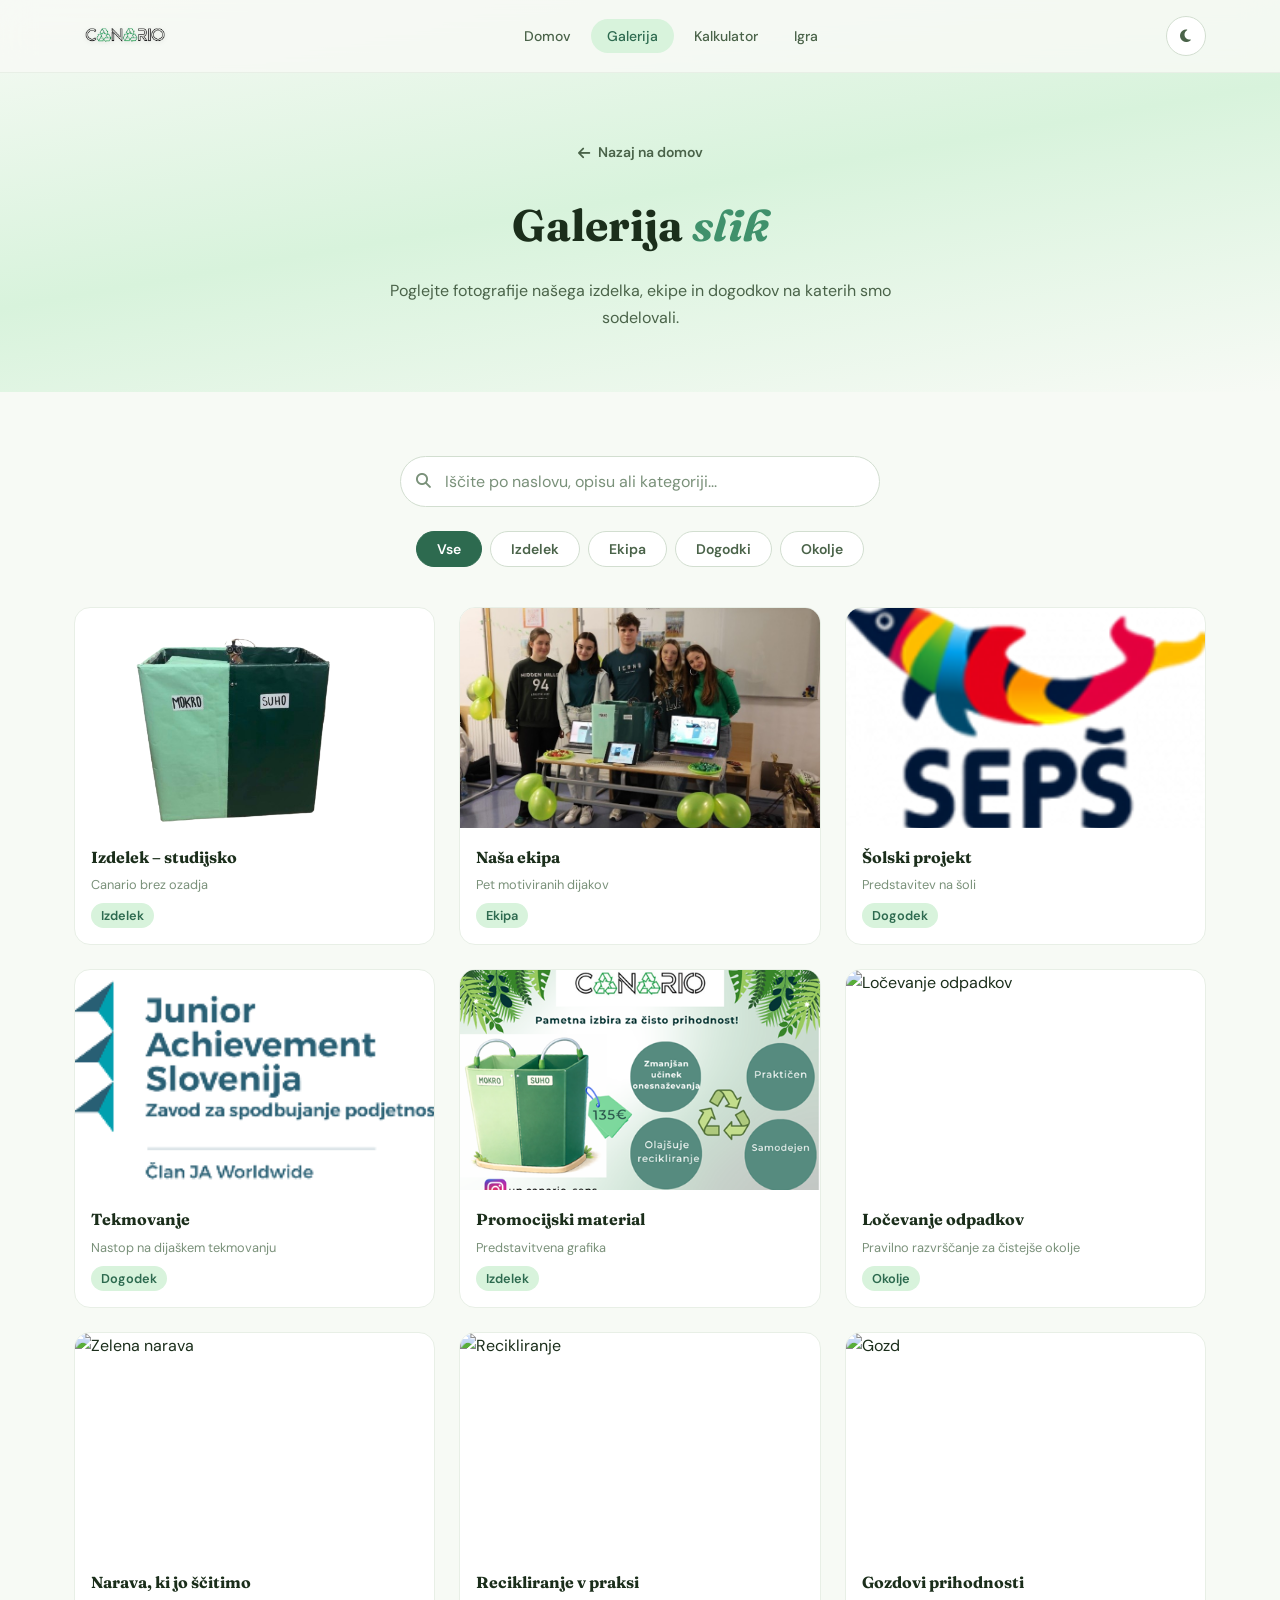
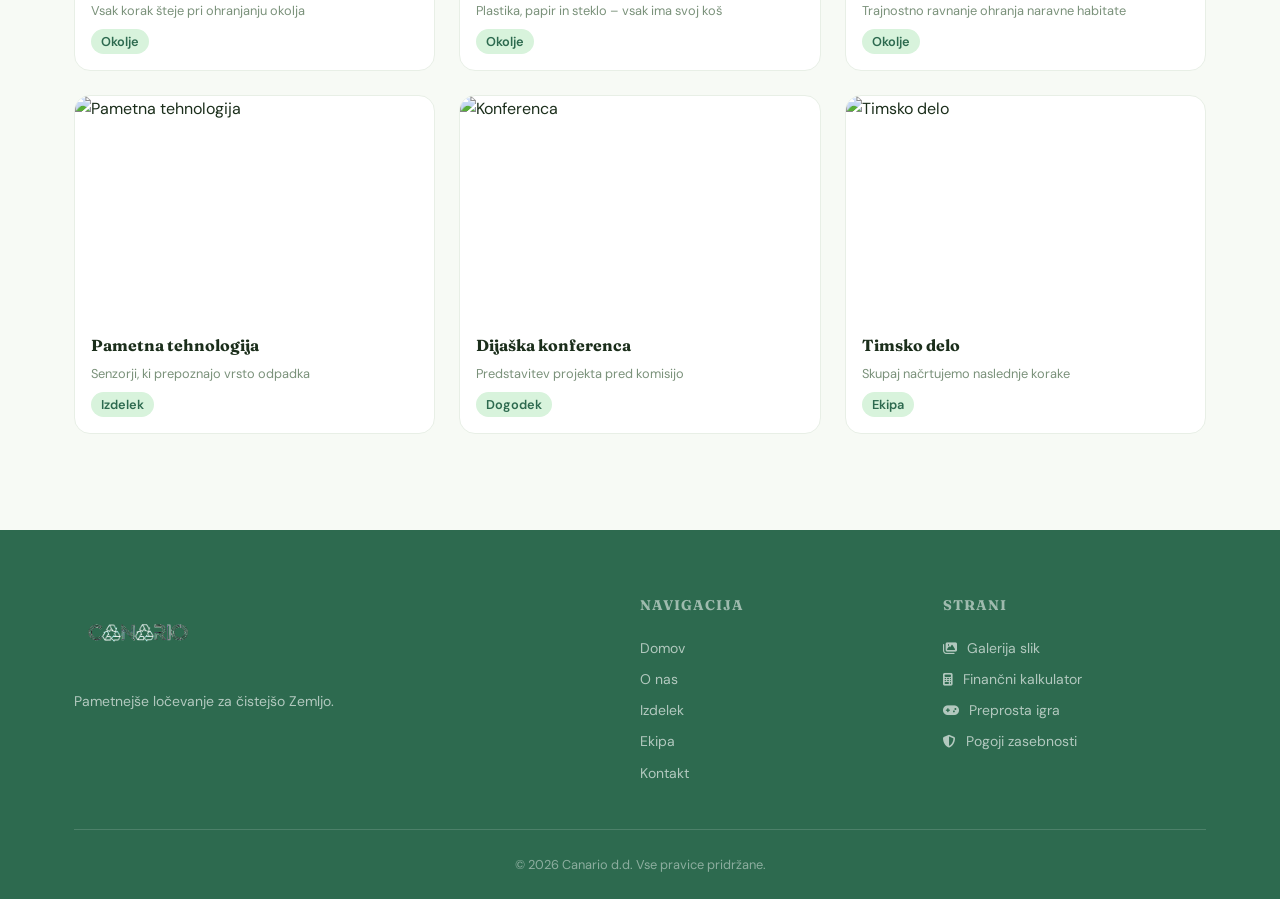
==== commit 200ec008: "fixes" ====
--- a/galerija.html
+++ b/galerija.html
@@ -196,6 +196,7 @@
                 <a href="galerija.html"><i class="fa-solid fa-images"></i> Galerija slik</a>
                 <a href="kalkulator.html"><i class="fa-solid fa-calculator"></i> Finančni kalkulator</a>
                 <a href="igra.html"><i class="fa-solid fa-gamepad"></i> Preprosta igra</a>
+                <a href="zasebnost.html"><i class="fa-solid fa-shield-halved"></i> Pogoji zasebnosti</a>
             </div>
         </div>
         <div class="footer__bottom">
--- a/styles.css
+++ b/styles.css
@@ -1549,7 +1549,6 @@
     .hero__desc { margin: 0 auto var(--space-xl); }
     .hero__ctas { justify-content: center; }
     .hero__stats { justify-content: center; flex-wrap: wrap; }
-    .hero__visual { }
 
     .features-grid { grid-template-columns: 1fr; }
     .stats-bar { grid-template-columns: repeat(2, 1fr); }
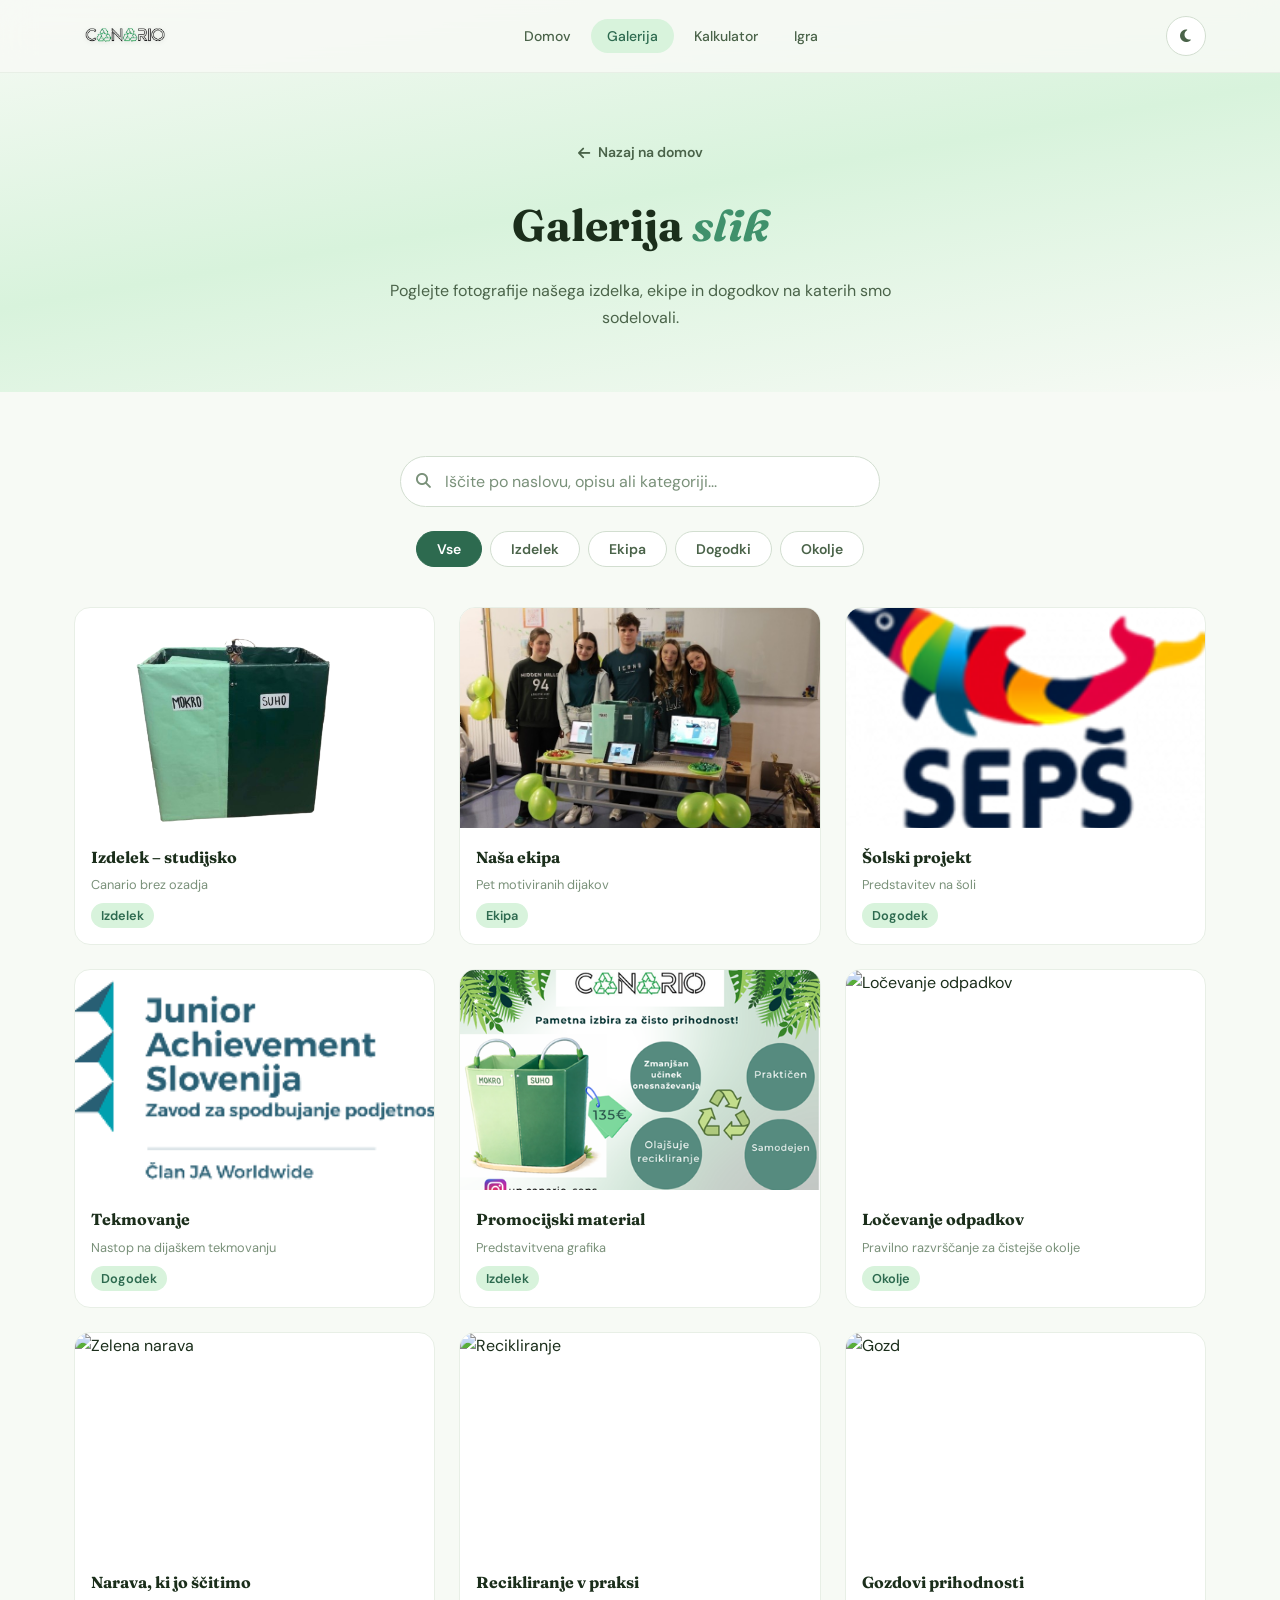
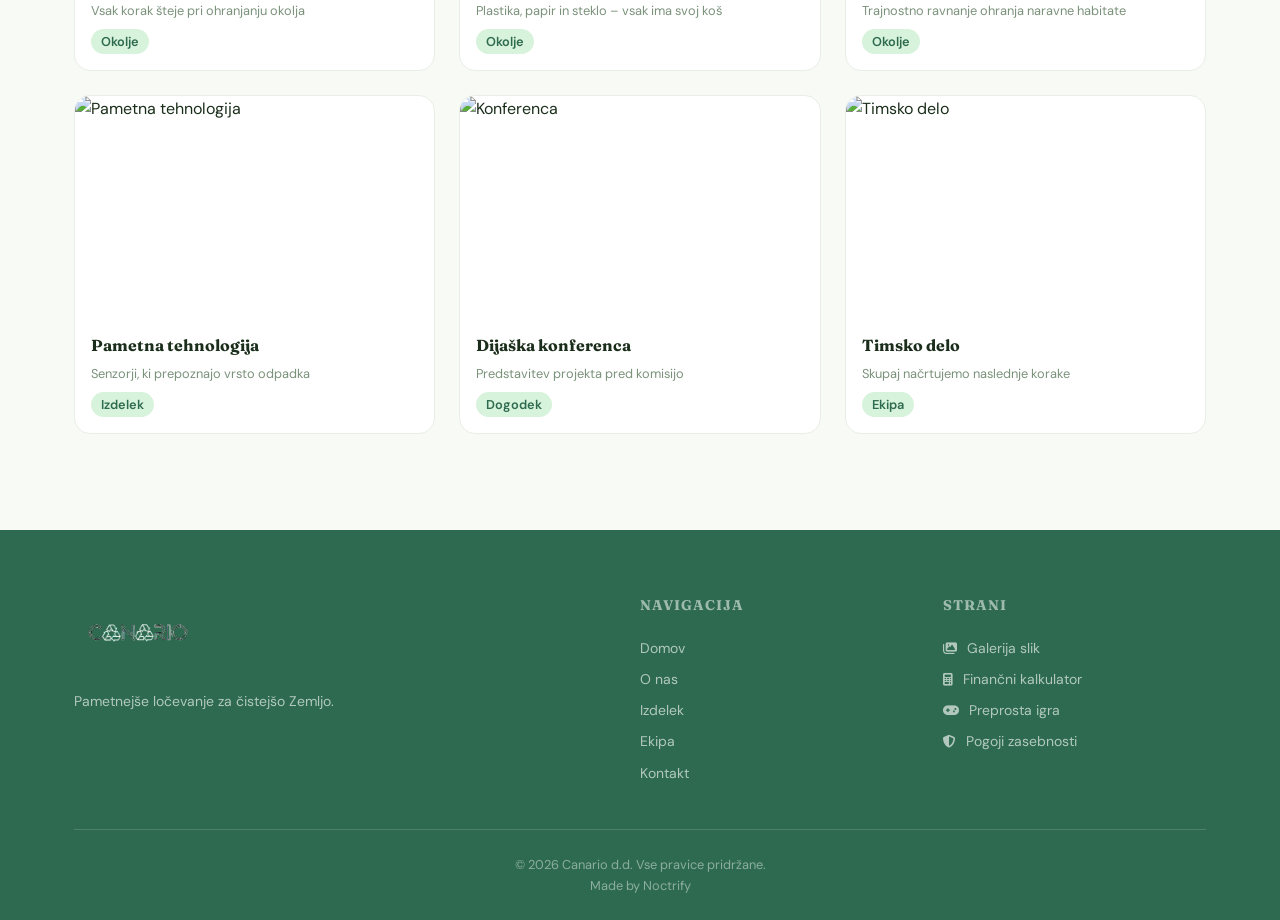
==== commit 98af24a9: "noctrify mention" ====
--- a/galerija.html
+++ b/galerija.html
@@ -201,6 +201,7 @@
         </div>
         <div class="footer__bottom">
             <p>&copy; 2026 Canario d.d. Vse pravice pridržane.</p>
+            <p>Made by <a href="https://noctrify.com/" target="_blank" rel="noopener noreferrer">Noctrify</a></p>
         </div>
     </div>
 </footer>
